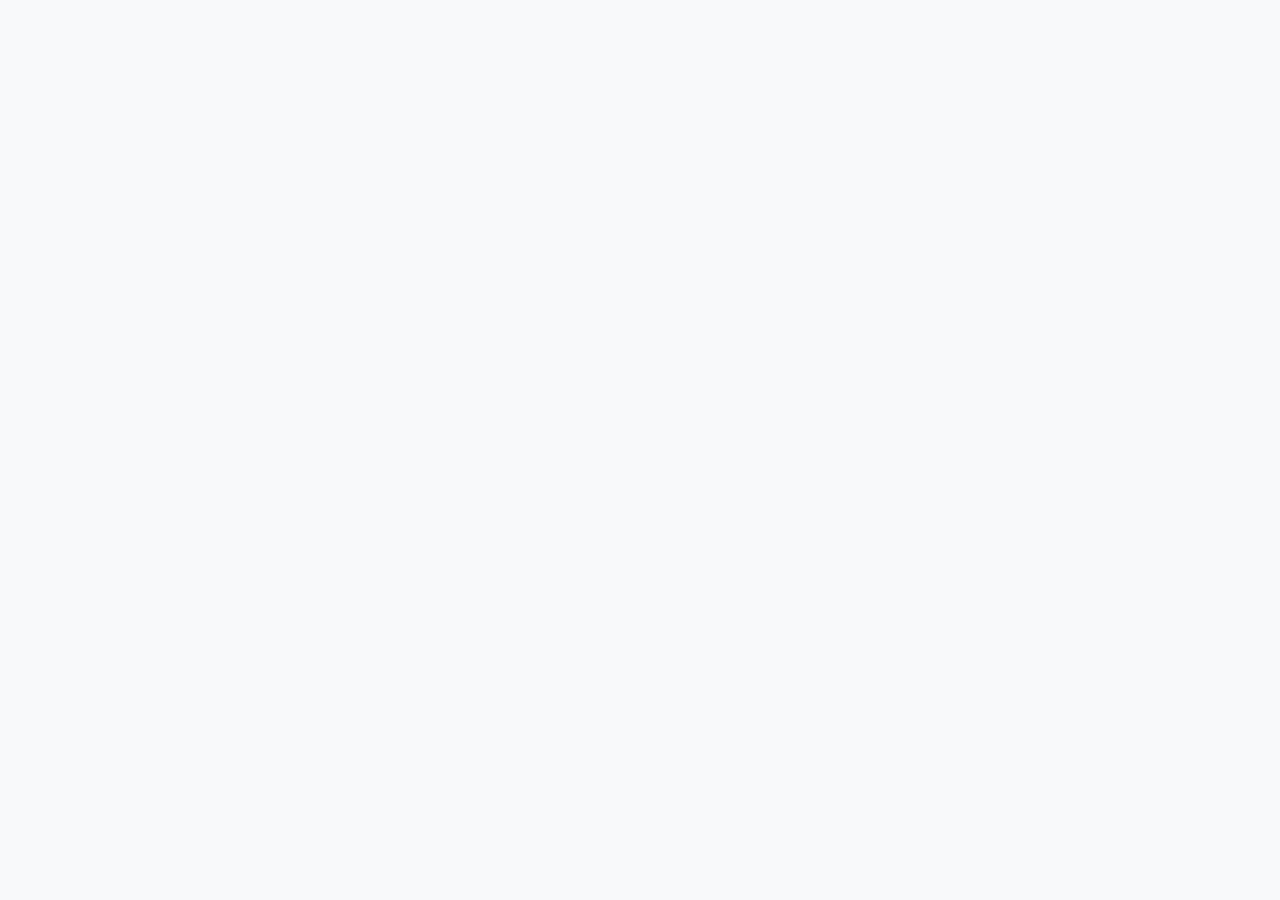
==== index.html @ 3f9e13e7 "Create index.html" ====
<!DOCTYPE html>
<html lang="pt-BR">
<head>
    <meta charset="UTF-8">
    <meta name="viewport" content="width=device-width, initial-scale=1.0">
    <title>Portfólio & Diagramação | Dhyas</title>
    <link href="https://fonts.googleapis.com/css2?family=Poppins:wght@300;400;500;600;700&display=swap" rel="stylesheet">
    <style>
        :root {
            --bg-color: #f8f9fa;
            --card-bg: #ffffff;
            --primary-color: #0046be; /* Azul inspirado na vibe limpa/Petlove */
            --accent-color: #ff6b00; /* Toque vibrante */
            --text-main: #2d3748;
            --text-muted: #718096;
            --shadow: 0 10px 25px rgba(0, 0, 0, 0.05);
            --radius: 16px;
        }

        * {
            margin: 0;
            padding: 0;
            box-sizing: border-box;
            font-family: 'Poppins', sans-serif;
        }

        body {
            background-color: var(--bg-color);
            color: var(--text-main);
            line-height: 1.6;
        }

        /* Cabeçalho / Menu */
        header {
            background-color: var(--card-bg);
            box-shadow: 0 2px 10px rgba(0,0,0,0.03);
            position: sticky;
            top: 0;
            z-index: 100;
        }

        .nav-container {
            max-width: 1100px;
            margin: 0 auto;
            padding: 20px;
            display: flex;
            justify-content: space-between;
            align-items: center;
        }

        .logo {
            font-weight: 700;
            font-size: 1.3rem;
            color: var(--primary-color);
            text-decoration: none;
        }

        .nav-links {
            display: flex;
            gap: 25px;
            list-style: none;
        }

        .nav-links a {
            text-decoration: none;
            color: var(--text-main);
            font-weight: 500;
            transition: color 0.3s;
        }

        .nav-links a:hover {
            color: var(--accent-color);
        }

        /* Seção Principal / Início */
        .hero {
            max-width: 1100px;
            margin: 60px auto;
            padding: 0 20px;
            text-align: center;
        }

        .hero h1 {
            font-size: 2.5rem;
            color: var(--primary-color);
            margin-bottom: 15px;
        }

        .hero p {
            font-size: 1.1rem;
            color: var(--text-muted);
            max-width: 600px;
            margin: 0 auto 40px auto;
        }

        /* Seção de Projetos e Simulador Kindle */
        .section-title {
            text-align: center;
            font-size: 2rem;
            color: var(--primary-color);
            margin-bottom: 30px;
        }

        .simulator-wrapper {
            max-width: 800px;
            margin: 0 auto 80px auto;
            background: var(--card-bg);
            padding: 30px;
            border-radius: var(--radius);
            box-shadow: var(--shadow);
            text-align: center;
        }

        .kindle-frame {
            width: 100%;
            max-width: 450px;
            height: 600px;
            margin: 0 auto 20px auto;
            border: 12px solid #2d3748;
            border-radius: 24px;
            background: #fff;
            display: flex;
            align-items: center;
            justify-content: center;
            position: relative;
            overflow: hidden;
            box-shadow: 0 15px 35px rgba(0,0,0,0.1);
        }

        .kindle-frame img {
            width: 100%;
            height: 100%;
            object-fit: cover;
        }

        .simulator-controls {
            display: flex;
            justify-content: center;
            gap: 15px;
            align-items: center;
        }

        .btn {
            background-color: var(--primary-color);
            color: white;
            border: none;
            padding: 10px 22px;
            border-radius: 50px;
            font-weight: 600;
            cursor: pointer;
            transition: background 0.3s, transform 0.2s;
        }

        .btn:hover {
            background-color: var
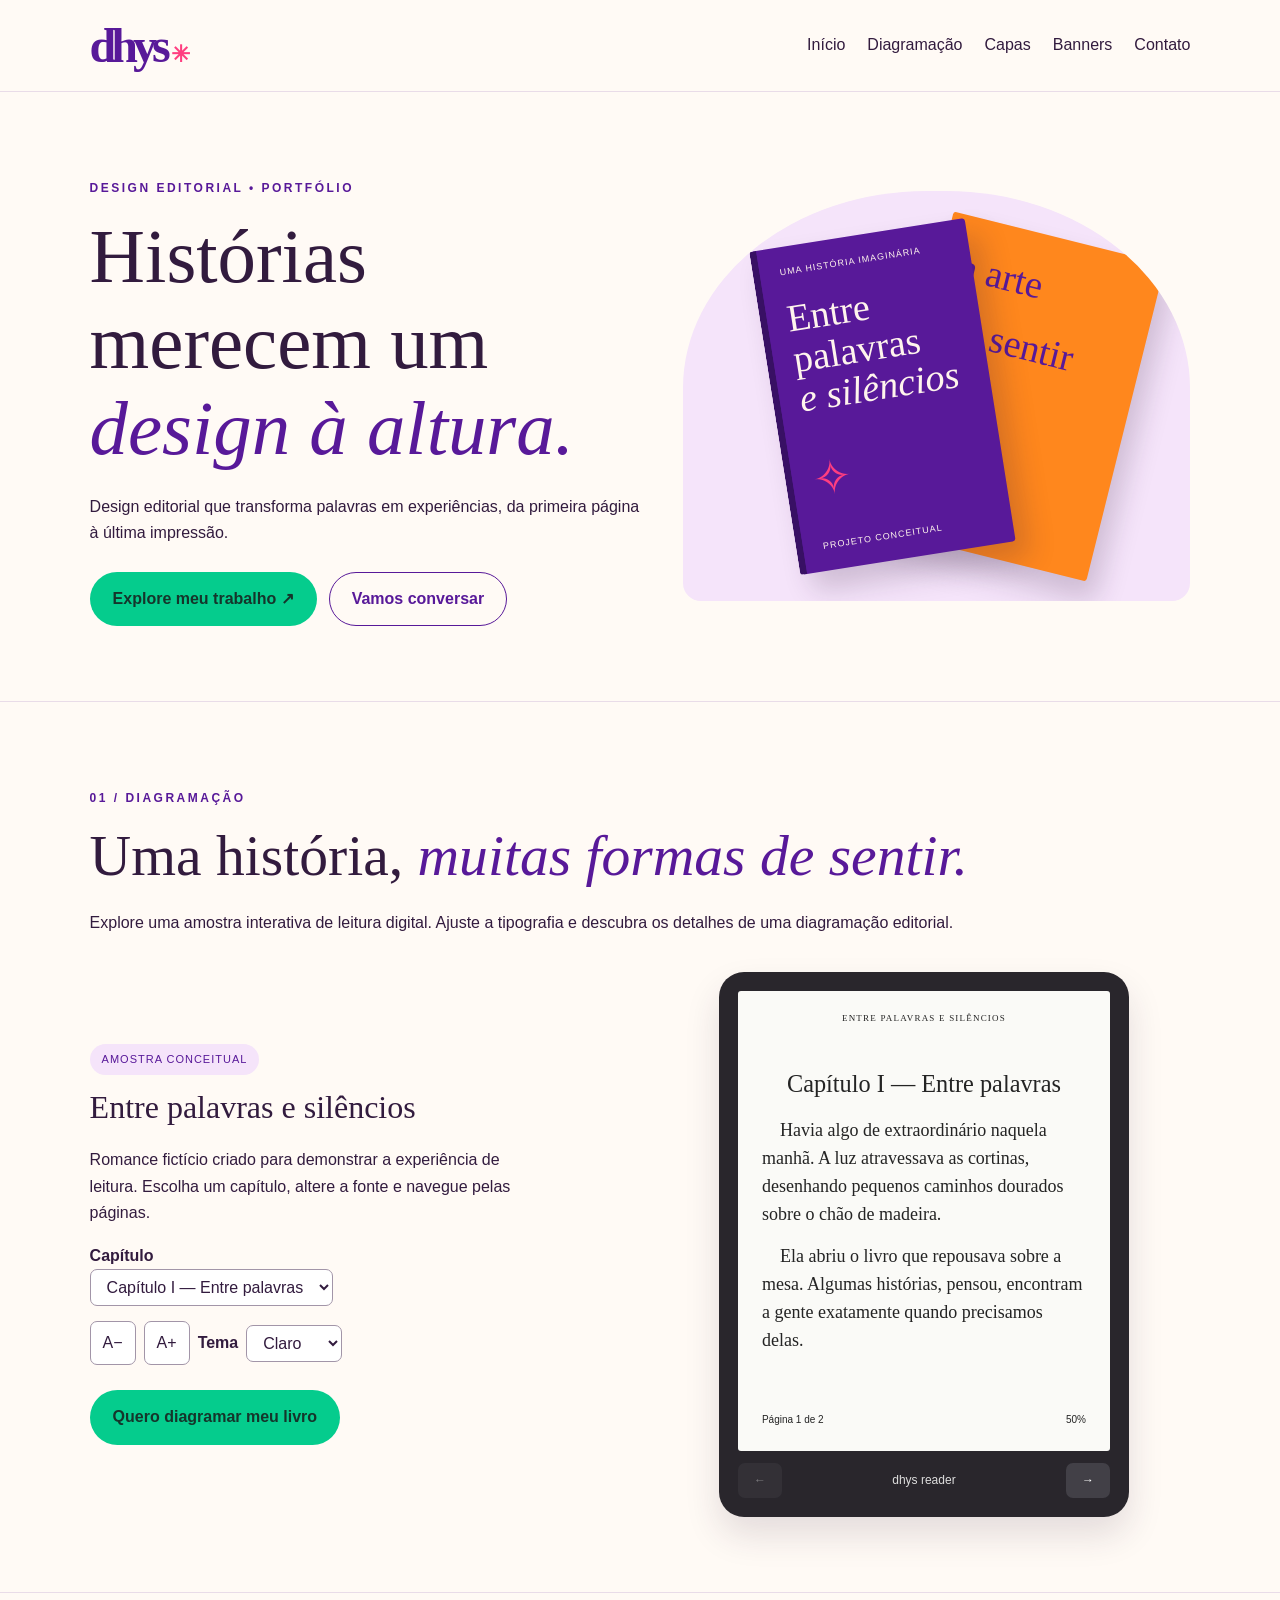
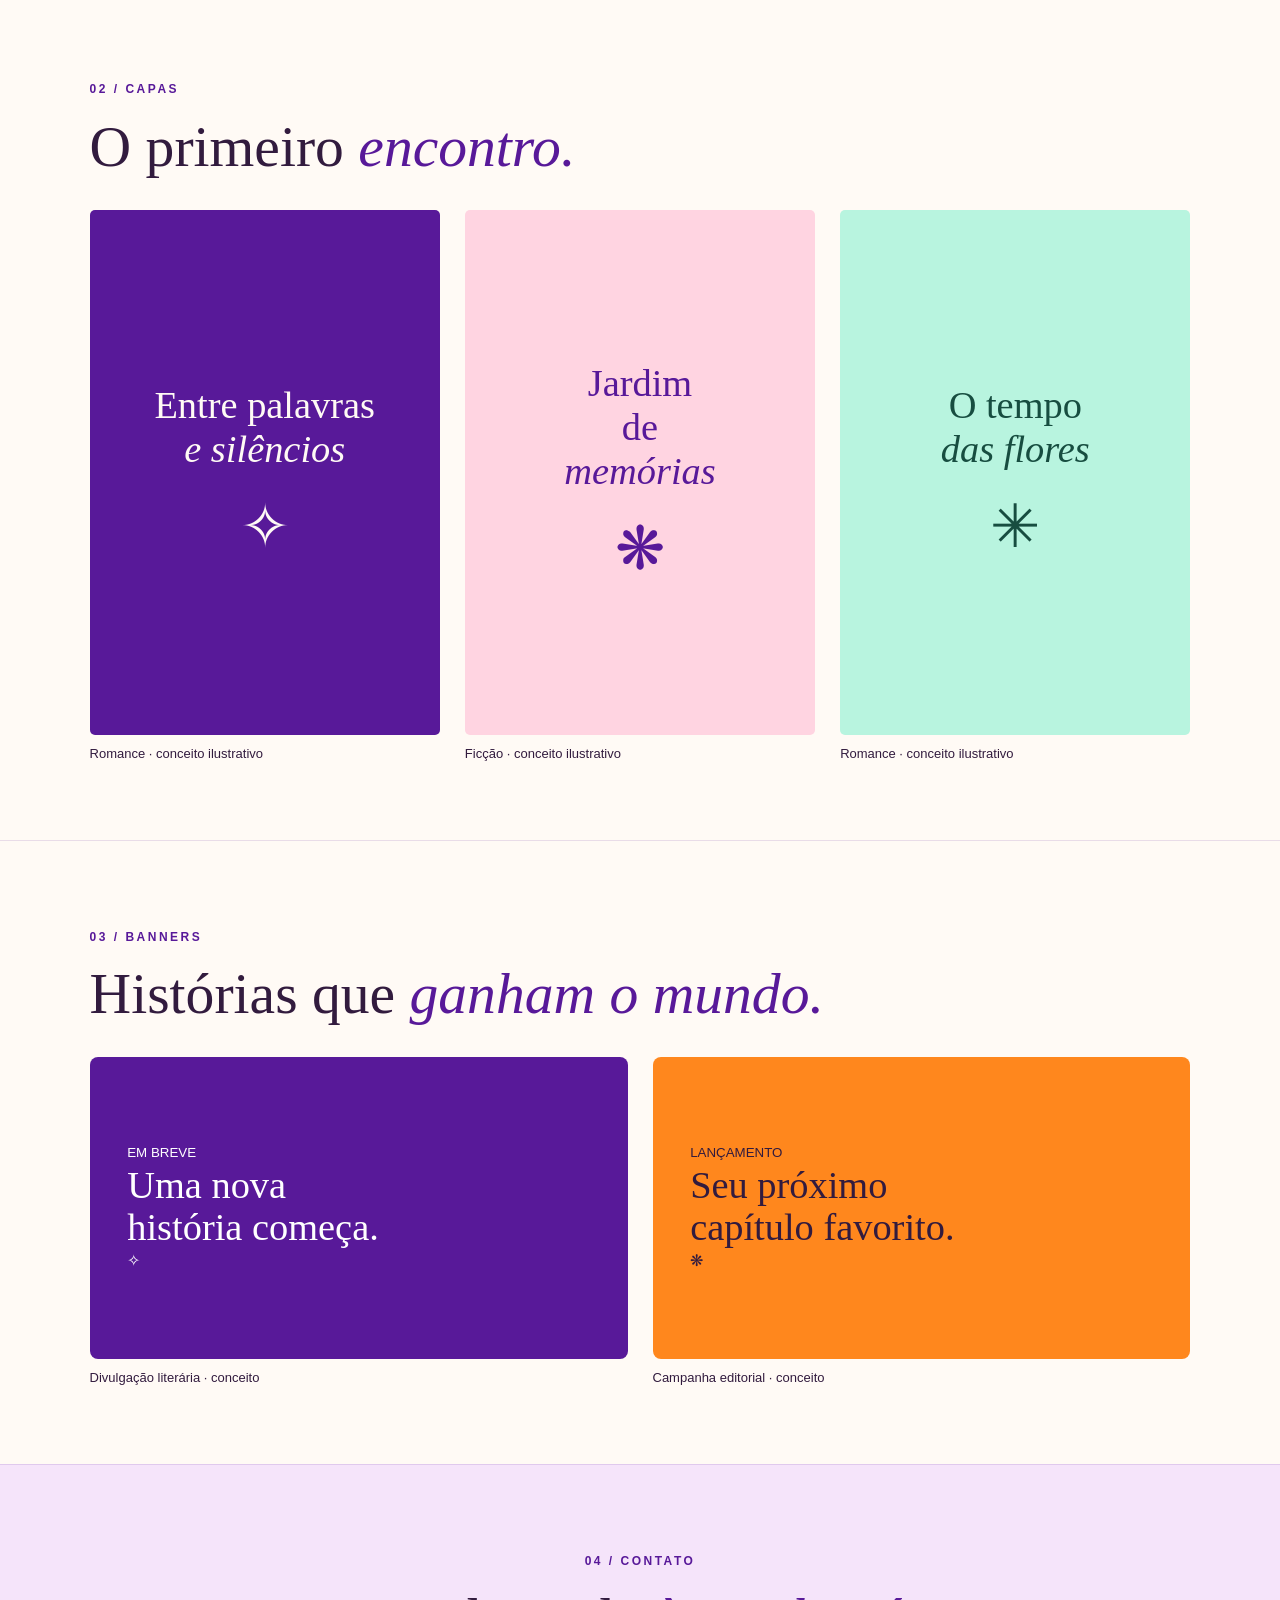
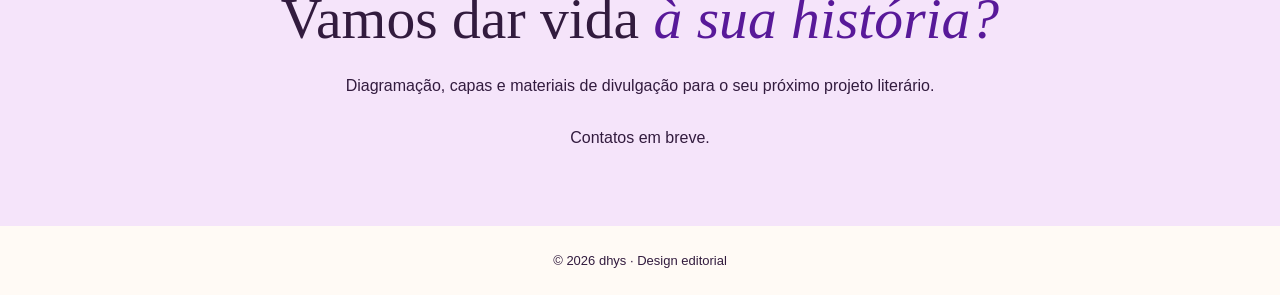
==== commit 72c97b06: "Add files via upload" ====
--- a/index.html
+++ b/index.html
@@ -1,155 +1 @@
-<!DOCTYPE html>
-<html lang="pt-BR">
-<head>
-    <meta charset="UTF-8">
-    <meta name="viewport" content="width=device-width, initial-scale=1.0">
-    <title>Portfólio & Diagramação | Dhyas</title>
-    <link href="https://fonts.googleapis.com/css2?family=Poppins:wght@300;400;500;600;700&display=swap" rel="stylesheet">
-    <style>
-        :root {
-            --bg-color: #f8f9fa;
-            --card-bg: #ffffff;
-            --primary-color: #0046be; /* Azul inspirado na vibe limpa/Petlove */
-            --accent-color: #ff6b00; /* Toque vibrante */
-            --text-main: #2d3748;
-            --text-muted: #718096;
-            --shadow: 0 10px 25px rgba(0, 0, 0, 0.05);
-            --radius: 16px;
-        }
-
-        * {
-            margin: 0;
-            padding: 0;
-            box-sizing: border-box;
-            font-family: 'Poppins', sans-serif;
-        }
-
-        body {
-            background-color: var(--bg-color);
-            color: var(--text-main);
-            line-height: 1.6;
-        }
-
-        /* Cabeçalho / Menu */
-        header {
-            background-color: var(--card-bg);
-            box-shadow: 0 2px 10px rgba(0,0,0,0.03);
-            position: sticky;
-            top: 0;
-            z-index: 100;
-        }
-
-        .nav-container {
-            max-width: 1100px;
-            margin: 0 auto;
-            padding: 20px;
-            display: flex;
-            justify-content: space-between;
-            align-items: center;
-        }
-
-        .logo {
-            font-weight: 700;
-            font-size: 1.3rem;
-            color: var(--primary-color);
-            text-decoration: none;
-        }
-
-        .nav-links {
-            display: flex;
-            gap: 25px;
-            list-style: none;
-        }
-
-        .nav-links a {
-            text-decoration: none;
-            color: var(--text-main);
-            font-weight: 500;
-            transition: color 0.3s;
-        }
-
-        .nav-links a:hover {
-            color: var(--accent-color);
-        }
-
-        /* Seção Principal / Início */
-        .hero {
-            max-width: 1100px;
-            margin: 60px auto;
-            padding: 0 20px;
-            text-align: center;
-        }
-
-        .hero h1 {
-            font-size: 2.5rem;
-            color: var(--primary-color);
-            margin-bottom: 15px;
-        }
-
-        .hero p {
-            font-size: 1.1rem;
-            color: var(--text-muted);
-            max-width: 600px;
-            margin: 0 auto 40px auto;
-        }
-
-        /* Seção de Projetos e Simulador Kindle */
-        .section-title {
-            text-align: center;
-            font-size: 2rem;
-            color: var(--primary-color);
-            margin-bottom: 30px;
-        }
-
-        .simulator-wrapper {
-            max-width: 800px;
-            margin: 0 auto 80px auto;
-            background: var(--card-bg);
-            padding: 30px;
-            border-radius: var(--radius);
-            box-shadow: var(--shadow);
-            text-align: center;
-        }
-
-        .kindle-frame {
-            width: 100%;
-            max-width: 450px;
-            height: 600px;
-            margin: 0 auto 20px auto;
-            border: 12px solid #2d3748;
-            border-radius: 24px;
-            background: #fff;
-            display: flex;
-            align-items: center;
-            justify-content: center;
-            position: relative;
-            overflow: hidden;
-            box-shadow: 0 15px 35px rgba(0,0,0,0.1);
-        }
-
-        .kindle-frame img {
-            width: 100%;
-            height: 100%;
-            object-fit: cover;
-        }
-
-        .simulator-controls {
-            display: flex;
-            justify-content: center;
-            gap: 15px;
-            align-items: center;
-        }
-
-        .btn {
-            background-color: var(--primary-color);
-            color: white;
-            border: none;
-            padding: 10px 22px;
-            border-radius: 50px;
-            font-weight: 600;
-            cursor: pointer;
-            transition: background 0.3s, transform 0.2s;
-        }
-
-        .btn:hover {
-            background-color: var
+<!DOCTYPE html><html lang="pt-BR"><head><meta charset="UTF-8"><meta name="viewport" content="width=device-width, initial-scale=1"><meta name="description" content="dhys — portfólio de design editorial, diagramação, capas e banners."><title>dhys | Design editorial</title><link rel="stylesheet" href="style.css"><script src="script.js" defer></script></head><body><header class="nav"><a class="logo" href="#inicio">dhys<span>✳</span></a><nav aria-label="Navegação principal"><a href="#inicio">Início</a><a href="#diagramacao">Diagramação</a><a href="#capas">Capas</a><a href="#banners">Banners</a><a href="#contato">Contato</a></nav></header><main><section id="inicio" class="hero"><div><p class="eyebrow">DESIGN EDITORIAL • PORTFÓLIO</p><h1>Histórias merecem um <em>design à altura.</em></h1><p>Design editorial que transforma palavras em experiências, da primeira página à última impressão.</p><div class="actions"><a class="button" href="#diagramacao">Explore meu trabalho ↗</a><a class="button outline" href="#contato">Vamos conversar</a></div></div><div class="hero-art" aria-label="Composição editorial ilustrativa"><div class="book back">a arte<br>de sentir<span>✳</span></div><div class="book front"><small>UMA HISTÓRIA IMAGINÁRIA</small><strong>Entre<br>palavras<br><i>e silêncios</i></strong><span>✧</span><small>PROJETO CONCEITUAL</small></div></div></section><section id="diagramacao" class="section"><p class="eyebrow">01 / DIAGRAMAÇÃO</p><h2>Uma história, <em>muitas formas de sentir.</em></h2><p>Explore uma amostra interativa de leitura digital. Ajuste a tipografia e descubra os detalhes de uma diagramação editorial.</p><div class="reader-layout"><div class="reader-info"><span class="tag">AMOSTRA CONCEITUAL</span><h3>Entre palavras e silêncios</h3><p>Romance fictício criado para demonstrar a experiência de leitura. Escolha um capítulo, altere a fonte e navegue pelas páginas.</p><label for="chapter">Capítulo</label><select id="chapter"><option value="0">Capítulo I — Entre palavras</option><option value="1">Capítulo II — Recomeços</option></select><div class="controls"><button id="smaller" aria-label="Diminuir fonte">A−</button><button id="larger" aria-label="Aumentar fonte">A+</button><label for="theme">Tema</label><select id="theme"><option value="light">Claro</option><option value="sepia">Sépia</option><option value="dark">Escuro</option></select></div><a class="button" href="#contato">Quero diagramar meu livro</a></div><div class="device"><div id="screen" class="screen light"><div class="running">ENTRE PALAVRAS E SILÊNCIOS</div><article id="page" tabindex="0" aria-live="polite"></article><div class="page-footer"><span id="page-number"></span><span id="progress"></span></div></div><div class="pagination"><button id="prev" aria-label="Página anterior">←</button><span>dhys reader</span><button id="next" aria-label="Próxima página">→</button></div></div></div></section><section id="capas" class="section"><p class="eyebrow">02 / CAPAS</p><h2>O primeiro <em>encontro.</em></h2><div class="gallery"><figure><div class="cover c1">Entre palavras<br><i>e silêncios</i><span>✧</span></div><figcaption>Romance · conceito ilustrativo</figcaption></figure><figure><div class="cover c2">Jardim<br>de <i>memórias</i><span>❋</span></div><figcaption>Ficção · conceito ilustrativo</figcaption></figure><figure><div class="cover c3">O tempo<br><i>das flores</i><span>✳</span></div><figcaption>Romance · conceito ilustrativo</figcaption></figure></div></section><section id="banners" class="section"><p class="eyebrow">03 / BANNERS</p><h2>Histórias que <em>ganham o mundo.</em></h2><div class="gallery banners"><figure><div class="banner b1"><small>EM BREVE</small><strong>Uma nova<br>história começa.</strong>✧</div><figcaption>Divulgação literária · conceito</figcaption></figure><figure><div class="banner b2"><small>LANÇAMENTO</small><strong>Seu próximo<br>capítulo favorito.</strong>❋</div><figcaption>Campanha editorial · conceito</figcaption></figure></div></section><section id="contato" class="contact section"><p class="eyebrow">04 / CONTATO</p><h2>Vamos dar vida <em>à sua história?</em></h2><p>Diagramação, capas e materiais de divulgação para o seu próximo projeto literário.</p><div class="actions" id="contact-links"><span>Contatos em breve.</span></div></section></main><footer>© <span id="year"></span> dhys · Design editorial</footer></body></html>
--- a/style.css
+++ b/style.css
@@ -0,0 +1,2 @@
+/* Identidade visual: altere as cores aqui. */
+:root{--green:#05CC8D;--pink:#FF3E80;--orange:#FF871D;--purple:#581999;--paper:#fffaf5;--ink:#321b3e}*{box-sizing:border-box}html{scroll-behavior:smooth}body{margin:0;background:var(--paper);color:var(--ink);font:16px/1.65 Arial,sans-serif}a{color:inherit;text-decoration:none}button,select{font:inherit}button,a,select{touch-action:manipulation}button:focus-visible,a:focus-visible,select:focus-visible{outline:3px solid var(--orange);outline-offset:4px}.nav{display:flex;justify-content:space-between;align-items:center;gap:24px;padding:18px 7%;border-bottom:1px solid #58199922;flex-wrap:wrap}.logo{font:bold 48px Georgia,serif;color:var(--purple);letter-spacing:-5px}.logo span{font-size:23px;color:var(--pink);letter-spacing:0;margin-left:5px}nav{display:flex;gap:22px;flex-wrap:wrap}nav a:hover{text-decoration:underline}.hero,.section{padding:75px 7%;max-width:1450px;margin:auto}.hero{display:grid;grid-template-columns:1.1fr 1fr;align-items:center;gap:35px;min-height:570px}.eyebrow{font-size:12px;font-weight:bold;letter-spacing:2.5px;color:var(--purple)}h1,h2,h3{font-family:Georgia,serif;font-weight:400;line-height:1.12;margin:15px 0 22px}h1{font-size:clamp(46px,6vw,88px)}h2{font-size:clamp(36px,4.5vw,62px)}h3{font-size:32px}em{color:var(--purple)}.actions{display:flex;gap:12px;flex-wrap:wrap;margin-top:25px}.button{display:inline-block;background:var(--green);color:#15352b;font-weight:bold;padding:13px 22px;border:1px solid transparent;border-radius:40px}.button.outline{background:transparent;border-color:var(--purple);color:var(--purple)}.button:hover{filter:brightness(.92)}.hero-art{min-height:410px;position:relative;background:#f5e4fa;border-radius:48% 48% 18px 18px;display:grid;place-items:center;overflow:hidden}.book{position:absolute;width:43%;aspect-ratio:2/3;box-shadow:12px 18px 28px #321b3e33;border-radius:3px;padding:20px;display:flex;flex-direction:column;justify-content:space-between;font-family:Georgia,serif}.back{background:var(--orange);color:var(--purple);transform:translateX(38%) rotate(14deg);font-size:clamp(20px,3vw,42px)}.front{background:var(--purple);color:#fff4ed;transform:translateX(-25%) rotate(-9deg);border-left:7px solid #381064}.front strong{font-size:clamp(22px,3vw,43px);line-height:1.06;font-weight:normal}.book small{font:9px Arial;letter-spacing:1px}.book span{font-size:48px;color:var(--pink)}.section{border-top:1px solid #58199922}.reader-layout{display:grid;grid-template-columns:1fr 1fr;gap:35px;align-items:center;margin-top:35px}.reader-info{max-width:440px}.tag{display:inline-block;background:#f5e4fa;color:var(--purple);font-size:11px;letter-spacing:1px;padding:6px 12px;border-radius:30px}.reader-info label{display:block;font-weight:bold;margin-top:12px}.controls{display:flex;align-items:center;gap:8px;flex-wrap:wrap;margin:15px 0 25px}.controls label{margin:0}button,select{border:1px solid #a295a8;border-radius:7px;background:white;padding:8px 12px;color:#321b3e}button{cursor:pointer}button:disabled{opacity:.4;cursor:default}.device{background:#29262c;padding:19px;border-radius:25px;max-width:410px;width:100%;margin:auto;box-shadow:0 18px 35px #321b3e22}.screen{height:460px;border-radius:3px;display:flex;flex-direction:column;padding:22px 24px;overflow:hidden}.light{background:#fafaf7;color:#242424}.sepia{background:#f1e8d5;color:#493b2c}.dark{background:#202020;color:#eee}.running{font:9px Georgia,serif;letter-spacing:1.2px;text-align:center;margin-bottom:20px}#page{flex:1;min-height:0;overflow:hidden;font:18px/1.55 Georgia,serif;overflow-wrap:anywhere}#page h4{text-align:center;font-size:1.35em;margin:22px 0 15px;font-weight:normal}#page p{margin:0 0 .8em;text-indent:1em}.page-footer{display:flex;justify-content:space-between;font-size:10px;padding-top:10px}.pagination{display:flex;justify-content:space-between;align-items:center;color:#ddd;font-size:12px;padding-top:12px}.pagination button{background:#424047;color:white;border:0;min-width:44px}.gallery{display:grid;grid-template-columns:repeat(3,1fr);gap:25px;margin-top:30px}figure{margin:0}figcaption{font-size:13px;margin-top:8px}.cover{aspect-ratio:2/3;display:flex;flex-direction:column;justify-content:center;text-align:center;padding:15px;font:clamp(22px,3vw,40px)/1.15 Georgia,serif;border-radius:5px}.cover span{font-size:60px;margin-top:22px}.c1{background:var(--purple);color:#fffaf5}.c2{background:#ffd4e1;color:var(--purple)}.c3{background:#b8f4df;color:#174d40}.banners{grid-template-columns:1fr 1fr}.banner{aspect-ratio:16/9;padding:7%;display:flex;flex-direction:column;justify-content:center;border-radius:8px}.banner strong{font:clamp(22px,3vw,42px)/1.1 Georgia,serif}.b1{background:var(--purple);color:white}.b2{background:var(--orange);color:#321b3e}.contact{background:#f5e4fa;text-align:center}.contact .actions{justify-content:center}footer{text-align:center;padding:24px;font-size:13px}@media(max-width:760px){.hero,.reader-layout{grid-template-columns:1fr}.hero,.section{padding:42px 6%}.hero-art{min-height:330px}.nav{padding:12px 6%;gap:8px}nav{gap:12px;font-size:13px}.gallery{grid-template-columns:repeat(2,1fr)}.banners{grid-template-columns:1fr}.screen{height:410px;padding:18px}.device{padding:14px}}@media(prefers-reduced-motion:reduce){html{scroll-behavior:auto}}
